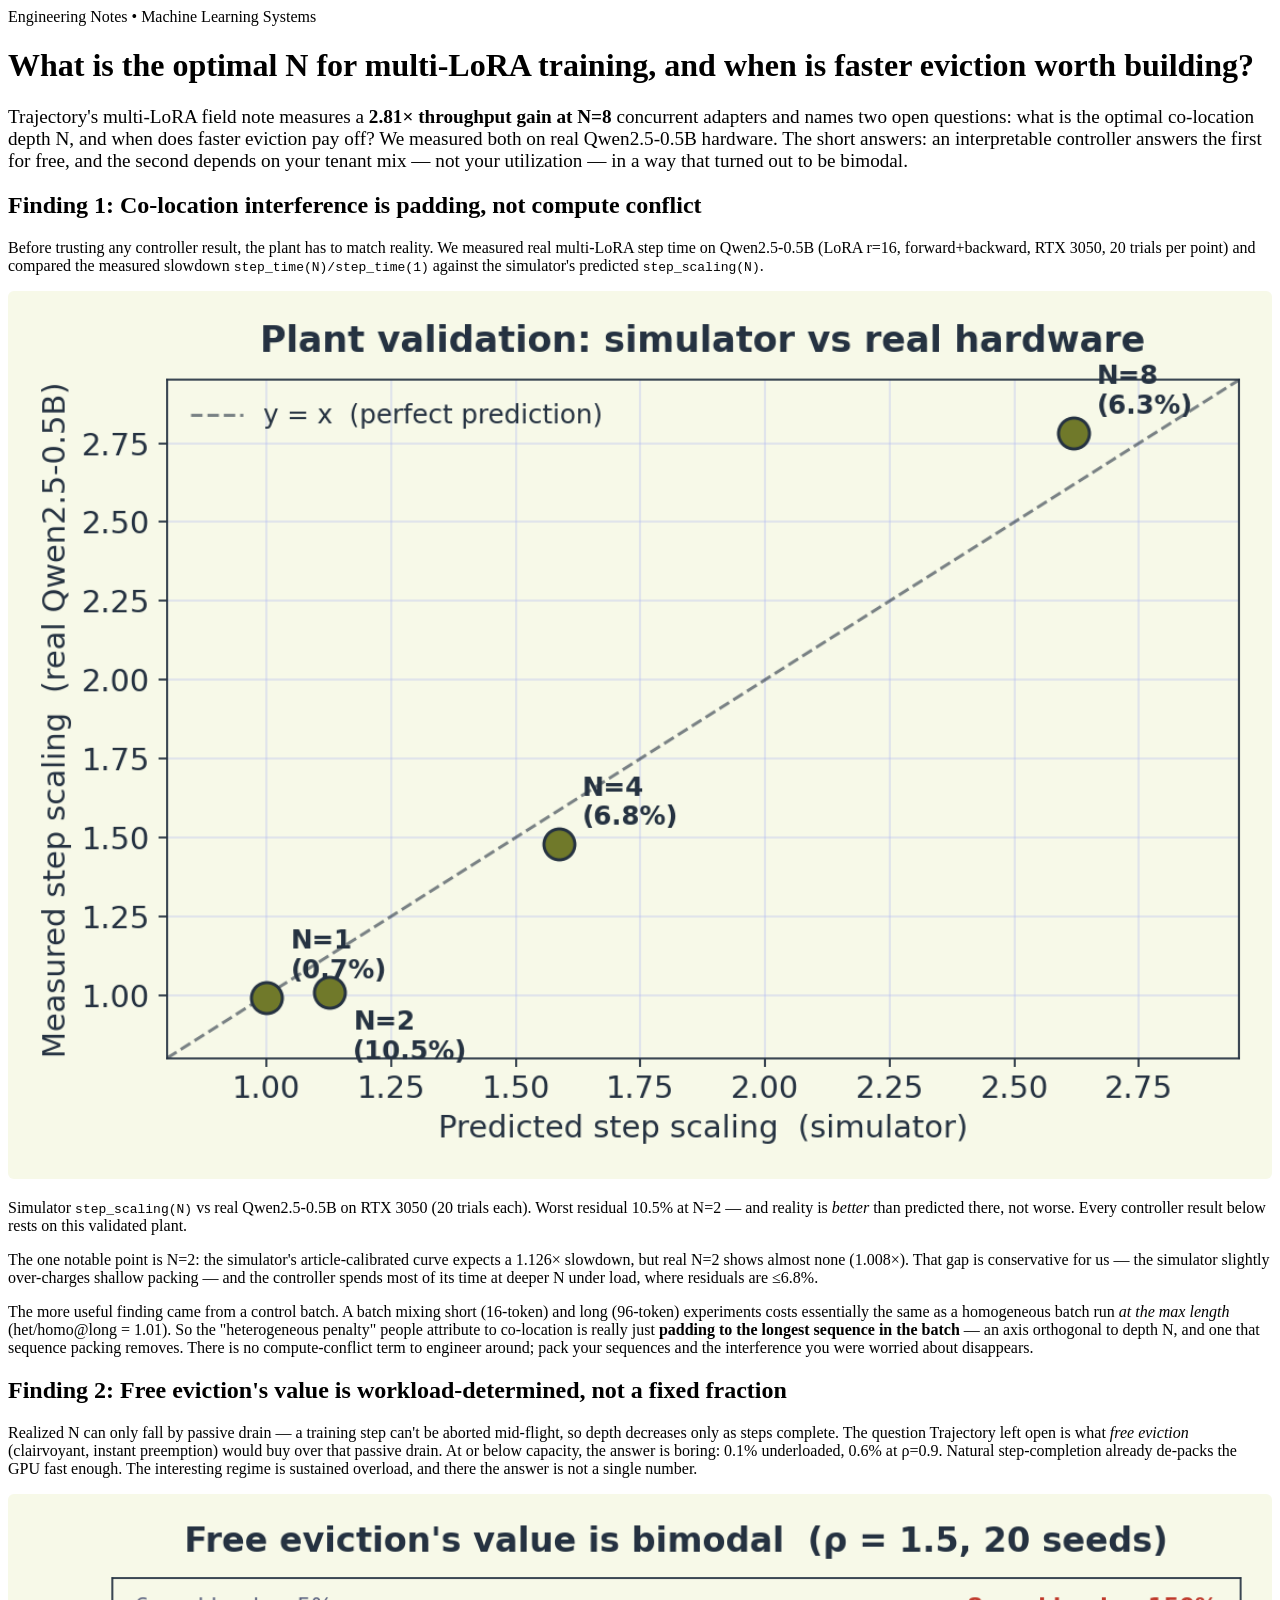
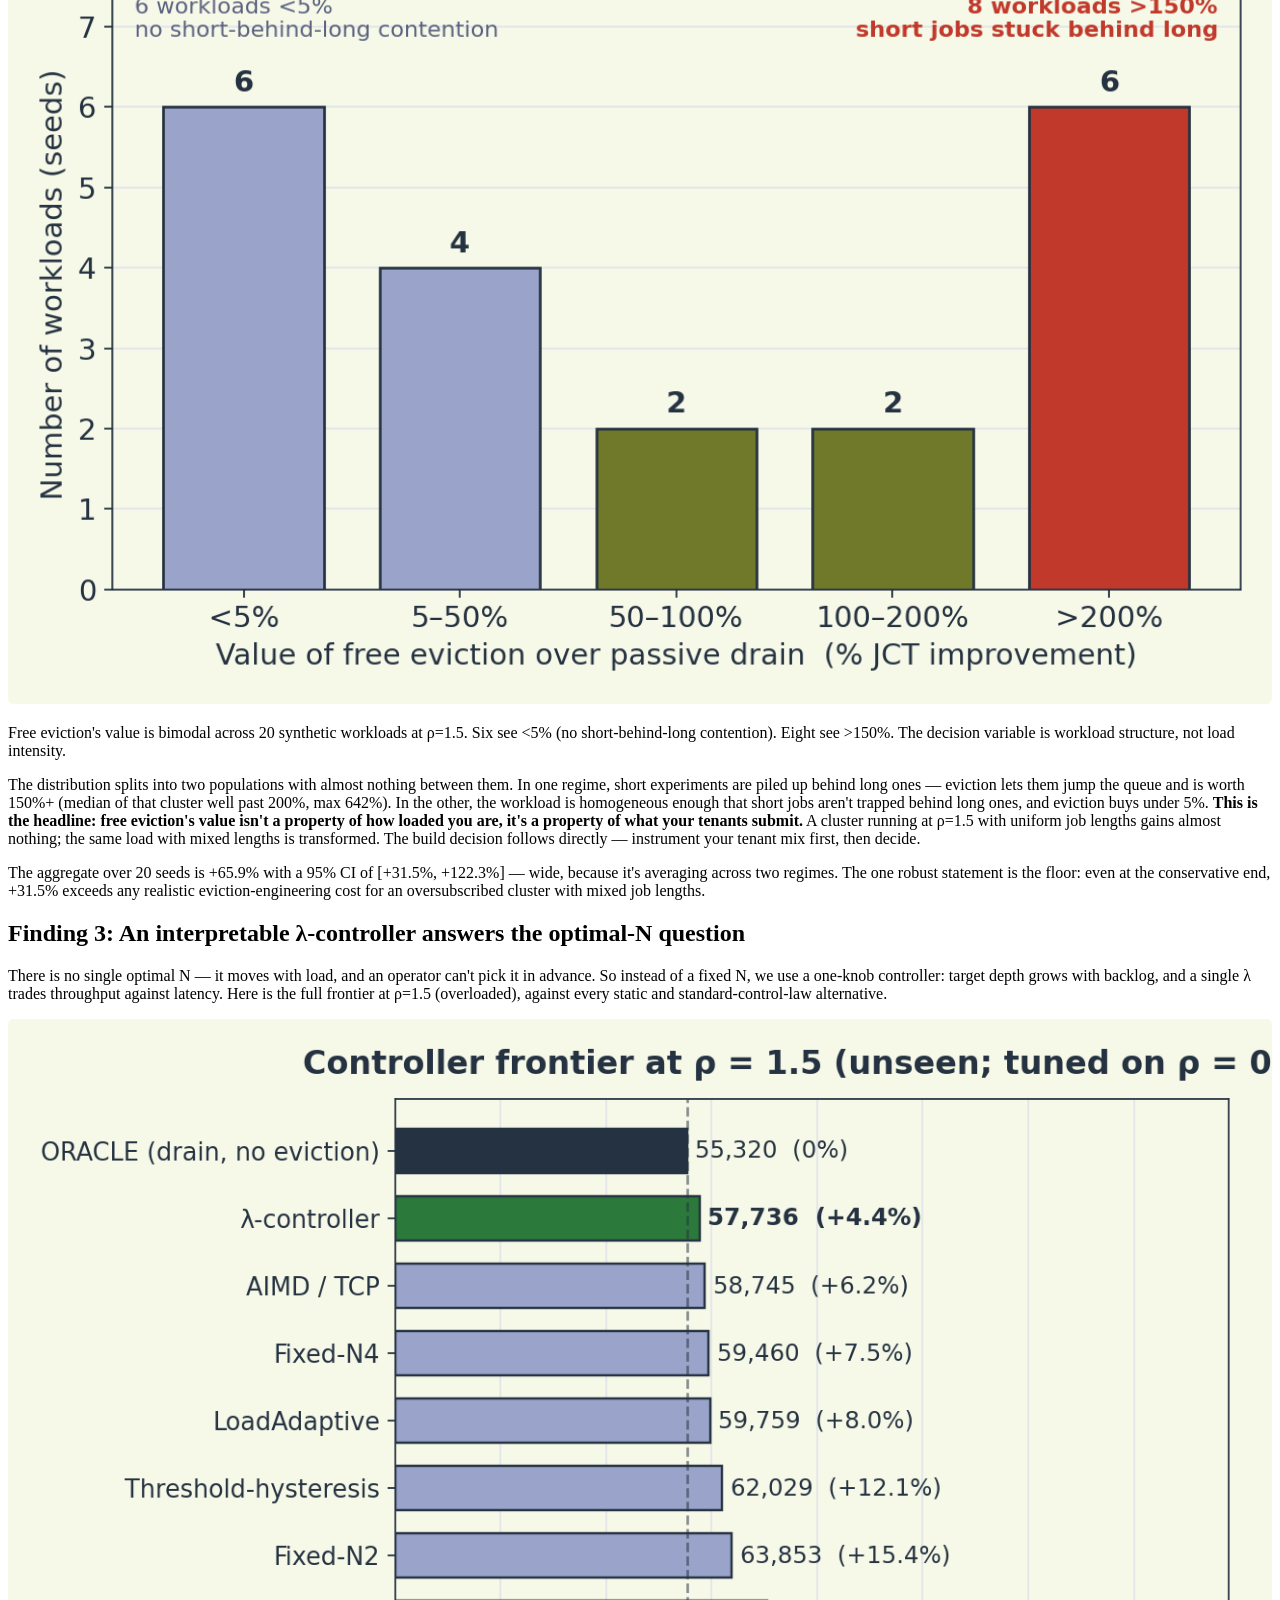
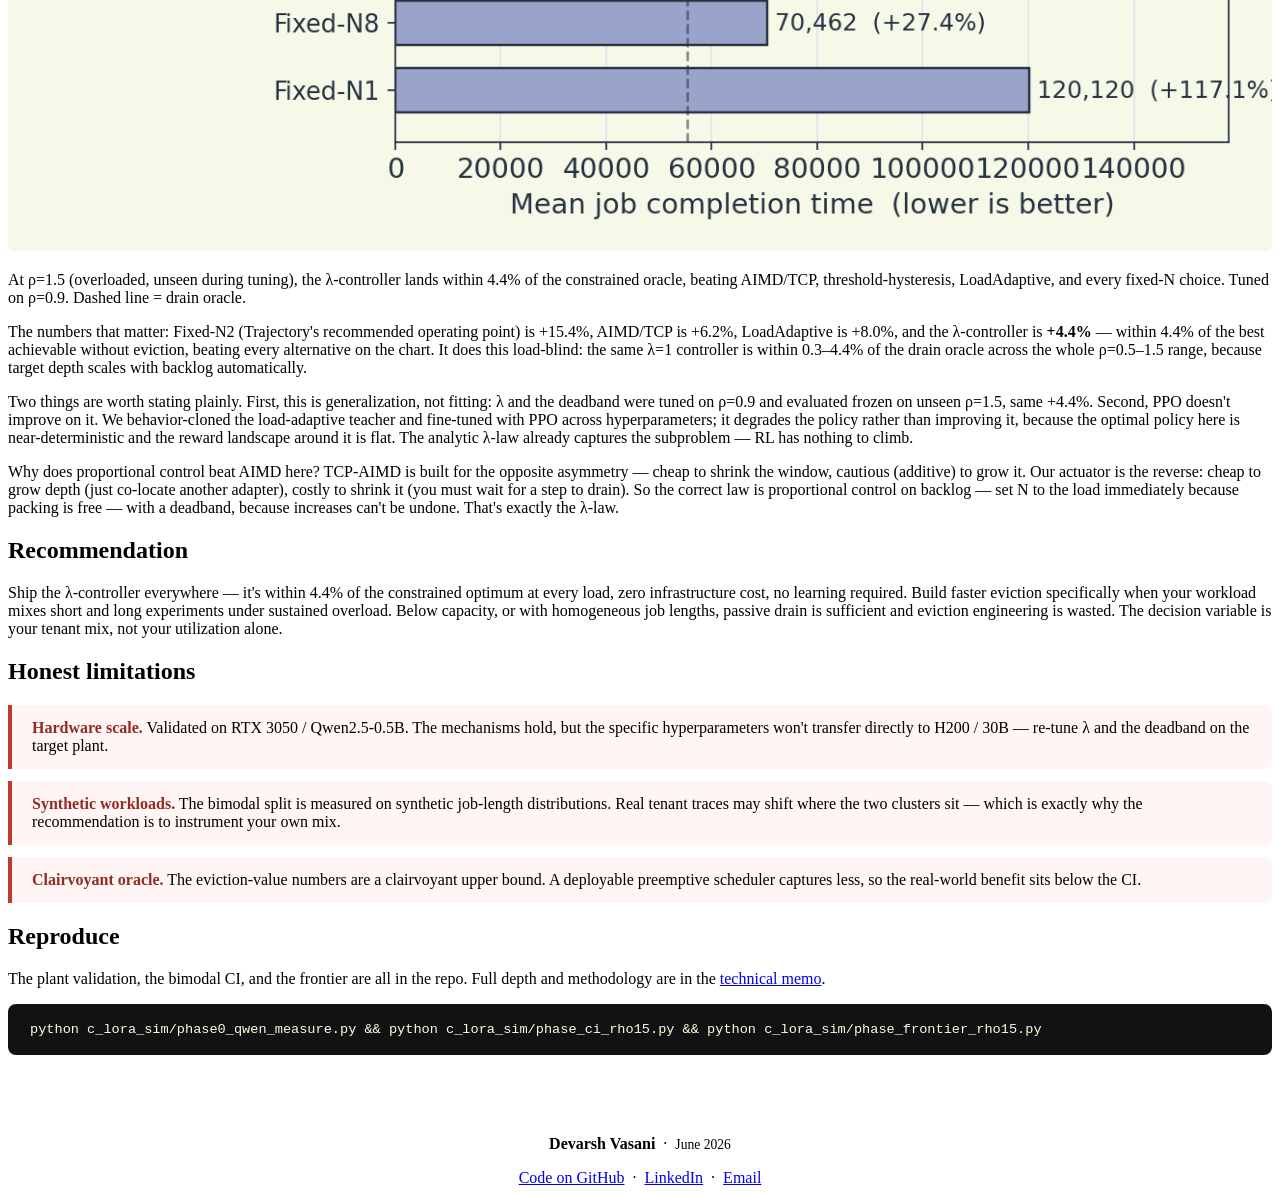
==== index.html @ 030f2006 "change the file structure" ====
<!DOCTYPE html>
<html lang="en">
<head>
    <meta charset="UTF-8">
    <meta name="viewport" content="width=device-width, initial-scale=1.0">
    <title>What is the optimal N for multi-LoRA training, and when is faster eviction worth building?</title>
    <meta name="description" content="Trajectory's multi-LoRA field note measures 2.81× throughput at N=8 and leaves two questions open: what is the optimal N, and when does faster eviction pay off? We measured both on real Qwen2.5-0.5B. An interpretable λ-controller lands within 4.4% of the constrained optimum at every load with zero infrastructure; free eviction's value is bimodal and workload-determined, not a fixed fraction.">
    <meta property="og:type" content="article">
    <meta property="og:title" content="What is the optimal N for multi-LoRA training, and when is faster eviction worth building?">
    <meta property="og:description" content="Measured on real Qwen2.5-0.5B: a zero-cost λ-controller is within 4.4% of the constrained optimum at every load, and free eviction's value is bimodal — worth 150%+ for mixed-length workloads under overload, <5% otherwise. The decision variable is your tenant mix.">
    <meta name="twitter:card" content="summary_large_image">
    <meta name="twitter:title" content="What is the optimal N for multi-LoRA training, and when is faster eviction worth building?">
    <meta name="twitter:description" content="A zero-cost λ-controller answers the optimal-N question (within 4.4% of the constrained optimum). Free eviction's value is bimodal — instrument your tenant mix before building it.">
    <!-- TODO before publishing: set og:url and twitter:image to your hosted URLs once this is live -->
    <link rel="preconnect" href="https://fonts.googleapis.com">
    <link rel="preconnect" href="https://fonts.gstatic.com" crossorigin>
    <link href="https://fonts.googleapis.com/css2?family=Inter:wght@400;500;600;700&family=Merriweather:ital,wght@0,300;0,700;1,300&display=swap" rel="stylesheet">
    <link rel="stylesheet" href="styles.css">
    <style>
        .limitation-box {
            border-left: 4px solid #c0392b;
            background: #fff5f5;
            padding: 14px 20px;
            margin: 12px 0;
            border-radius: 0 6px 6px 0;
        }
        .limitation-box strong { color: #922b21; }
    </style>
</head>
<body>
    <div class="container">
        <header>
            <div class="metadata">Engineering Notes • Machine Learning Systems</div>
            <h1>What is the optimal N for multi-LoRA training, and when is faster eviction worth building?</h1>
        </header>

        <article>
            <p style="font-size: 1.2rem; color: var(--text-secondary);">Trajectory's multi-LoRA field note measures a <strong>2.81× throughput gain at N=8</strong> concurrent adapters and names two open questions: what is the optimal co-location depth N, and when does faster eviction pay off? We measured both on real Qwen2.5-0.5B hardware. The short answers: an interpretable controller answers the first for free, and the second depends on your tenant mix — not your utilization — in a way that turned out to be bimodal.</p>

            <h2>Finding 1: Co-location interference is padding, not compute conflict</h2>
            <p>Before trusting any controller result, the plant has to match reality. We measured real multi-LoRA step time on Qwen2.5-0.5B (LoRA r=16, forward+backward, RTX 3050, 20 trials per point) and compared the measured slowdown <code>step_time(N)/step_time(1)</code> against the simulator's predicted <code>step_scaling(N)</code>.</p>

            <div class="graph-container">
                <img src="fig_validation.png" alt="Scatter of predicted vs measured step scaling for N=1,2,4,8 on real Qwen2.5-0.5B; all points near the y=x line, worst residual 10.5% at N=2" style="width:100%;border-radius:6px;">
            </div>
            <p class="caption">Simulator <code>step_scaling(N)</code> vs real Qwen2.5-0.5B on RTX 3050 (20 trials each). Worst residual 10.5% at N=2 — and reality is <em>better</em> than predicted there, not worse. Every controller result below rests on this validated plant.</p>

            <p>The one notable point is N=2: the simulator's article-calibrated curve expects a 1.126× slowdown, but real N=2 shows almost none (1.008×). That gap is conservative for us — the simulator slightly over-charges shallow packing — and the controller spends most of its time at deeper N under load, where residuals are ≤6.8%.</p>
            <p>The more useful finding came from a control batch. A batch mixing short (16-token) and long (96-token) experiments costs essentially the same as a homogeneous batch run <em>at the max length</em> (het/homo@long = 1.01). So the "heterogeneous penalty" people attribute to co-location is really just <strong>padding to the longest sequence in the batch</strong> — an axis orthogonal to depth N, and one that sequence packing removes. There is no compute-conflict term to engineer around; pack your sequences and the interference you were worried about disappears.</p>

            <h2>Finding 2: Free eviction's value is workload-determined, not a fixed fraction</h2>
            <p>Realized N can only fall by passive drain — a training step can't be aborted mid-flight, so depth decreases only as steps complete. The question Trajectory left open is what <em>free eviction</em> (clairvoyant, instant preemption) would buy over that passive drain. At or below capacity, the answer is boring: 0.1% underloaded, 0.6% at ρ=0.9. Natural step-completion already de-packs the GPU fast enough. The interesting regime is sustained overload, and there the answer is not a single number.</p>

            <div class="graph-container">
                <img src="fig_bimodal.png" alt="Histogram of free-eviction value across 20 seeds at rho=1.5; bimodal — 6 workloads under 5%, 6 workloads above 200%, with a thin middle" style="width:100%;border-radius:6px;">
            </div>
            <p class="caption">Free eviction's value is bimodal across 20 synthetic workloads at ρ=1.5. Six see &lt;5% (no short-behind-long contention). Eight see &gt;150%. The decision variable is workload structure, not load intensity.</p>

            <p>The distribution splits into two populations with almost nothing between them. In one regime, short experiments are piled up behind long ones — eviction lets them jump the queue and is worth 150%+ (median of that cluster well past 200%, max 642%). In the other, the workload is homogeneous enough that short jobs aren't trapped behind long ones, and eviction buys under 5%. <strong>This is the headline: free eviction's value isn't a property of how loaded you are, it's a property of what your tenants submit.</strong> A cluster running at ρ=1.5 with uniform job lengths gains almost nothing; the same load with mixed lengths is transformed. The build decision follows directly — instrument your tenant mix first, then decide.</p>
            <p>The aggregate over 20 seeds is +65.9% with a 95% CI of [+31.5%, +122.3%] — wide, because it's averaging across two regimes. The one robust statement is the floor: even at the conservative end, +31.5% exceeds any realistic eviction-engineering cost for an oversubscribed cluster with mixed job lengths.</p>

            <h2>Finding 3: An interpretable λ-controller answers the optimal-N question</h2>
            <p>There is no single optimal N — it moves with load, and an operator can't pick it in advance. So instead of a fixed N, we use a one-knob controller: target depth grows with backlog, and a single λ trades throughput against latency. Here is the full frontier at ρ=1.5 (overloaded), against every static and standard-control-law alternative.</p>

            <div class="graph-container">
                <img src="fig_frontier.png" alt="Horizontal bar chart of mean JCT at rho=1.5: oracle 55320, lambda-controller 57736 (+4.4%), AIMD +6.2%, Fixed-N4 +7.5%, LoadAdaptive +8.0%, threshold-hysteresis +12.1%, Fixed-N2 +15.4%, Fixed-N8 +27.4%, Fixed-N1 +117%" style="width:100%;border-radius:6px;">
            </div>
            <p class="caption">At ρ=1.5 (overloaded, unseen during tuning), the λ-controller lands within 4.4% of the constrained oracle, beating AIMD/TCP, threshold-hysteresis, LoadAdaptive, and every fixed-N choice. Tuned on ρ=0.9. Dashed line = drain oracle.</p>

            <p>The numbers that matter: Fixed-N2 (Trajectory's recommended operating point) is +15.4%, AIMD/TCP is +6.2%, LoadAdaptive is +8.0%, and the λ-controller is <strong>+4.4%</strong> — within 4.4% of the best achievable without eviction, beating every alternative on the chart. It does this load-blind: the same λ=1 controller is within 0.3–4.4% of the drain oracle across the whole ρ=0.5–1.5 range, because target depth scales with backlog automatically.</p>
            <p>Two things are worth stating plainly. First, this is generalization, not fitting: λ and the deadband were tuned on ρ=0.9 and evaluated frozen on unseen ρ=1.5, same +4.4%. Second, PPO doesn't improve on it. We behavior-cloned the load-adaptive teacher and fine-tuned with PPO across hyperparameters; it degrades the policy rather than improving it, because the optimal policy here is near-deterministic and the reward landscape around it is flat. The analytic λ-law already captures the subproblem — RL has nothing to climb.</p>
            <p>Why does proportional control beat AIMD here? TCP-AIMD is built for the opposite asymmetry — cheap to shrink the window, cautious (additive) to grow it. Our actuator is the reverse: cheap to grow depth (just co-locate another adapter), costly to shrink it (you must wait for a step to drain). So the correct law is proportional control on backlog — set N to the load immediately because packing is free — with a deadband, because increases can't be undone. That's exactly the λ-law.</p>

            <h2>Recommendation</h2>
            <p>Ship the λ-controller everywhere — it's within 4.4% of the constrained optimum at every load, zero infrastructure cost, no learning required. Build faster eviction specifically when your workload mixes short and long experiments under sustained overload. Below capacity, or with homogeneous job lengths, passive drain is sufficient and eviction engineering is wasted. The decision variable is your tenant mix, not your utilization alone.</p>

            <h2>Honest limitations</h2>
            <div class="limitation-box"><strong>Hardware scale.</strong> Validated on RTX 3050 / Qwen2.5-0.5B. The mechanisms hold, but the specific hyperparameters won't transfer directly to H200 / 30B — re-tune λ and the deadband on the target plant.</div>
            <div class="limitation-box"><strong>Synthetic workloads.</strong> The bimodal split is measured on synthetic job-length distributions. Real tenant traces may shift where the two clusters sit — which is exactly why the recommendation is to instrument your own mix.</div>
            <div class="limitation-box"><strong>Clairvoyant oracle.</strong> The eviction-value numbers are a clairvoyant upper bound. A deployable preemptive scheduler captures less, so the real-world benefit sits below the CI.</div>

            <h2>Reproduce</h2>
            <p>The plant validation, the bimodal CI, and the frontier are all in the repo. Full depth and methodology are in the <a href="#">technical memo</a>.</p>
            <div class="arch-box" style="background:#101214;color:#fbffdc;border-radius:8px;padding:18px 22px;font-family:'Courier New',monospace;font-size:0.85rem;white-space:pre;overflow-x:auto;">python c_lora_sim/phase0_qwen_measure.py && python c_lora_sim/phase_ci_rho15.py && python c_lora_sim/phase_frontier_rho15.py</div>

            <div style="text-align: center; margin-top: 40px; padding-top: 24px; border-top: 1px solid var(--border-color);">
                <p style="margin-bottom: 8px;"><strong>Devarsh Vasani</strong> &nbsp;·&nbsp; <span class="metadata" style="font-size: 0.85rem;">June 2026</span></p>
                <p style="margin-bottom: 0;">
                    <a href="[your-github-repo-url]">Code on GitHub</a> &nbsp;·&nbsp;
                    <a href="https://www.linkedin.com/in/devarshvasani">LinkedIn</a> &nbsp;·&nbsp;
                    <a href="mailto:vasanidevarsh@gmail.com">Email</a>
                </p>
            </div>
            <!-- TODO before publishing: replace bracketed placeholders (repo URL, memo link) with real links -->

        </article>
    </div>
</body>
</html>
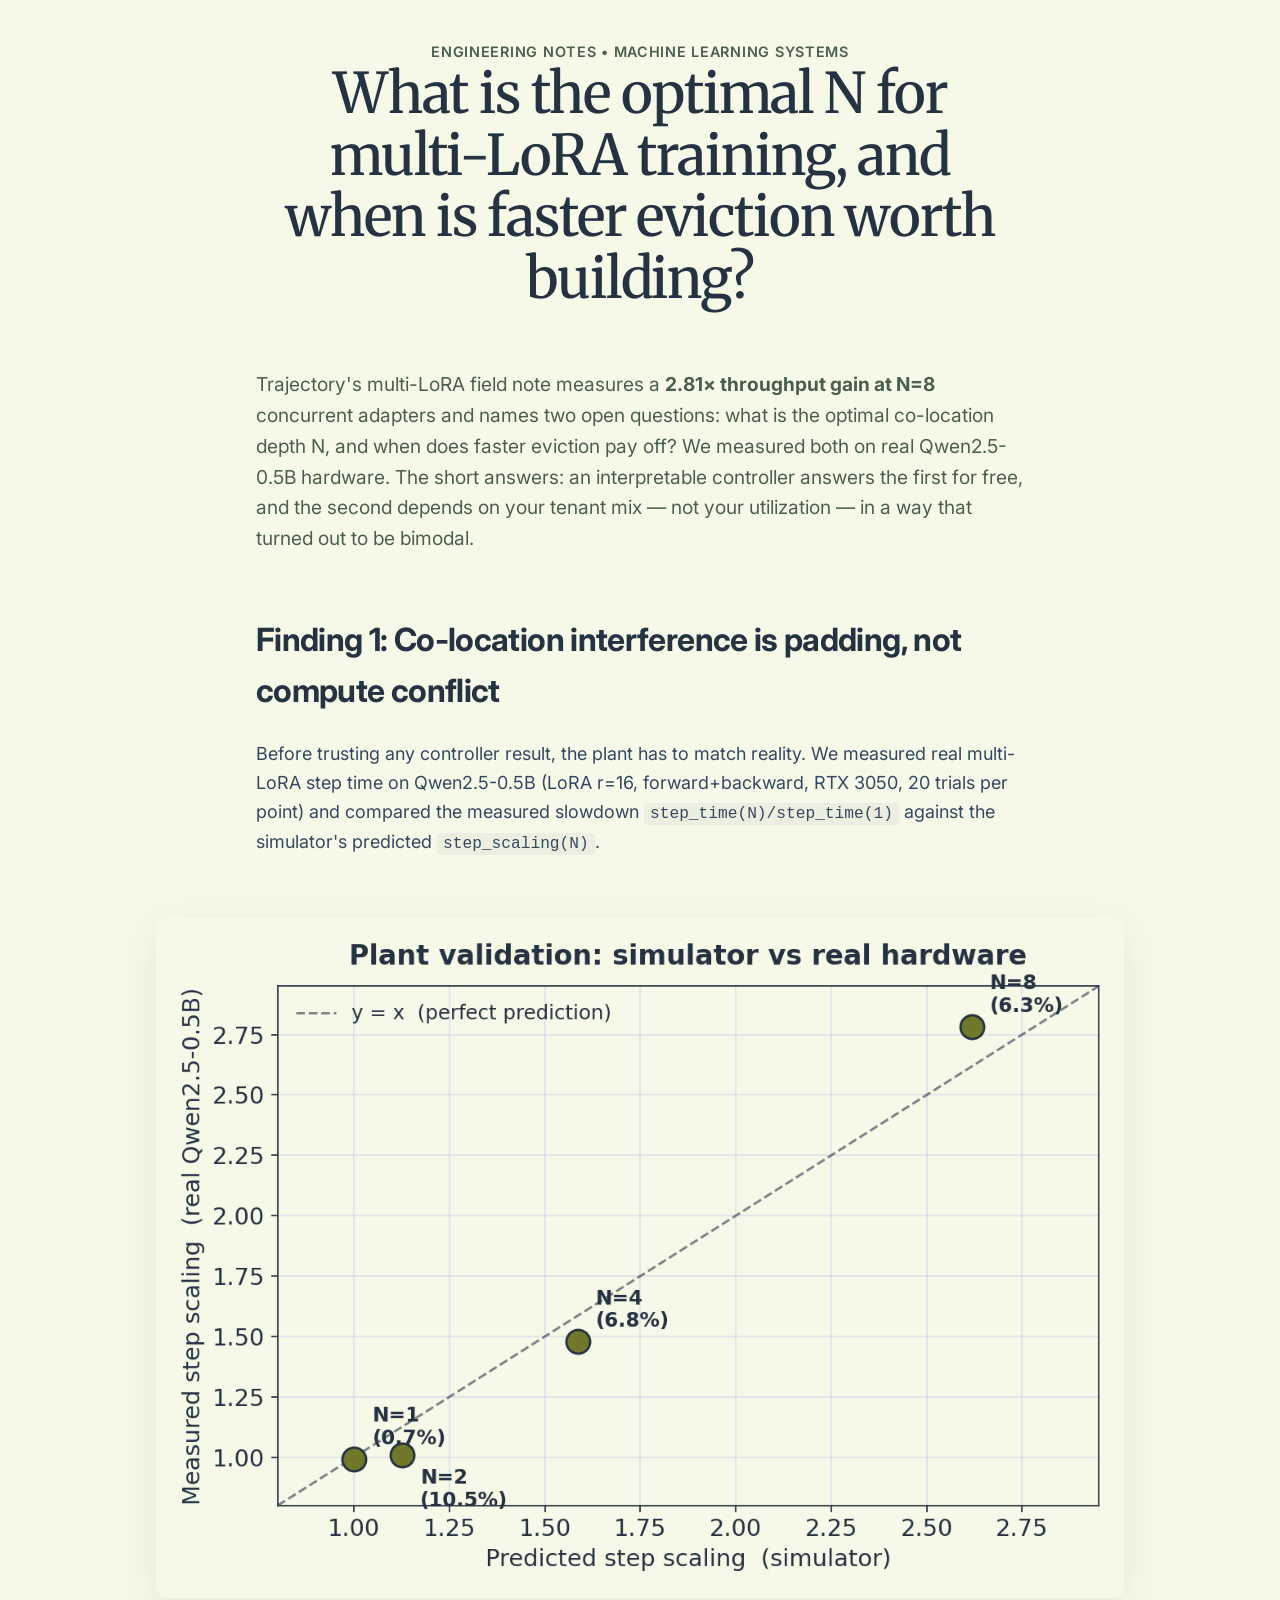
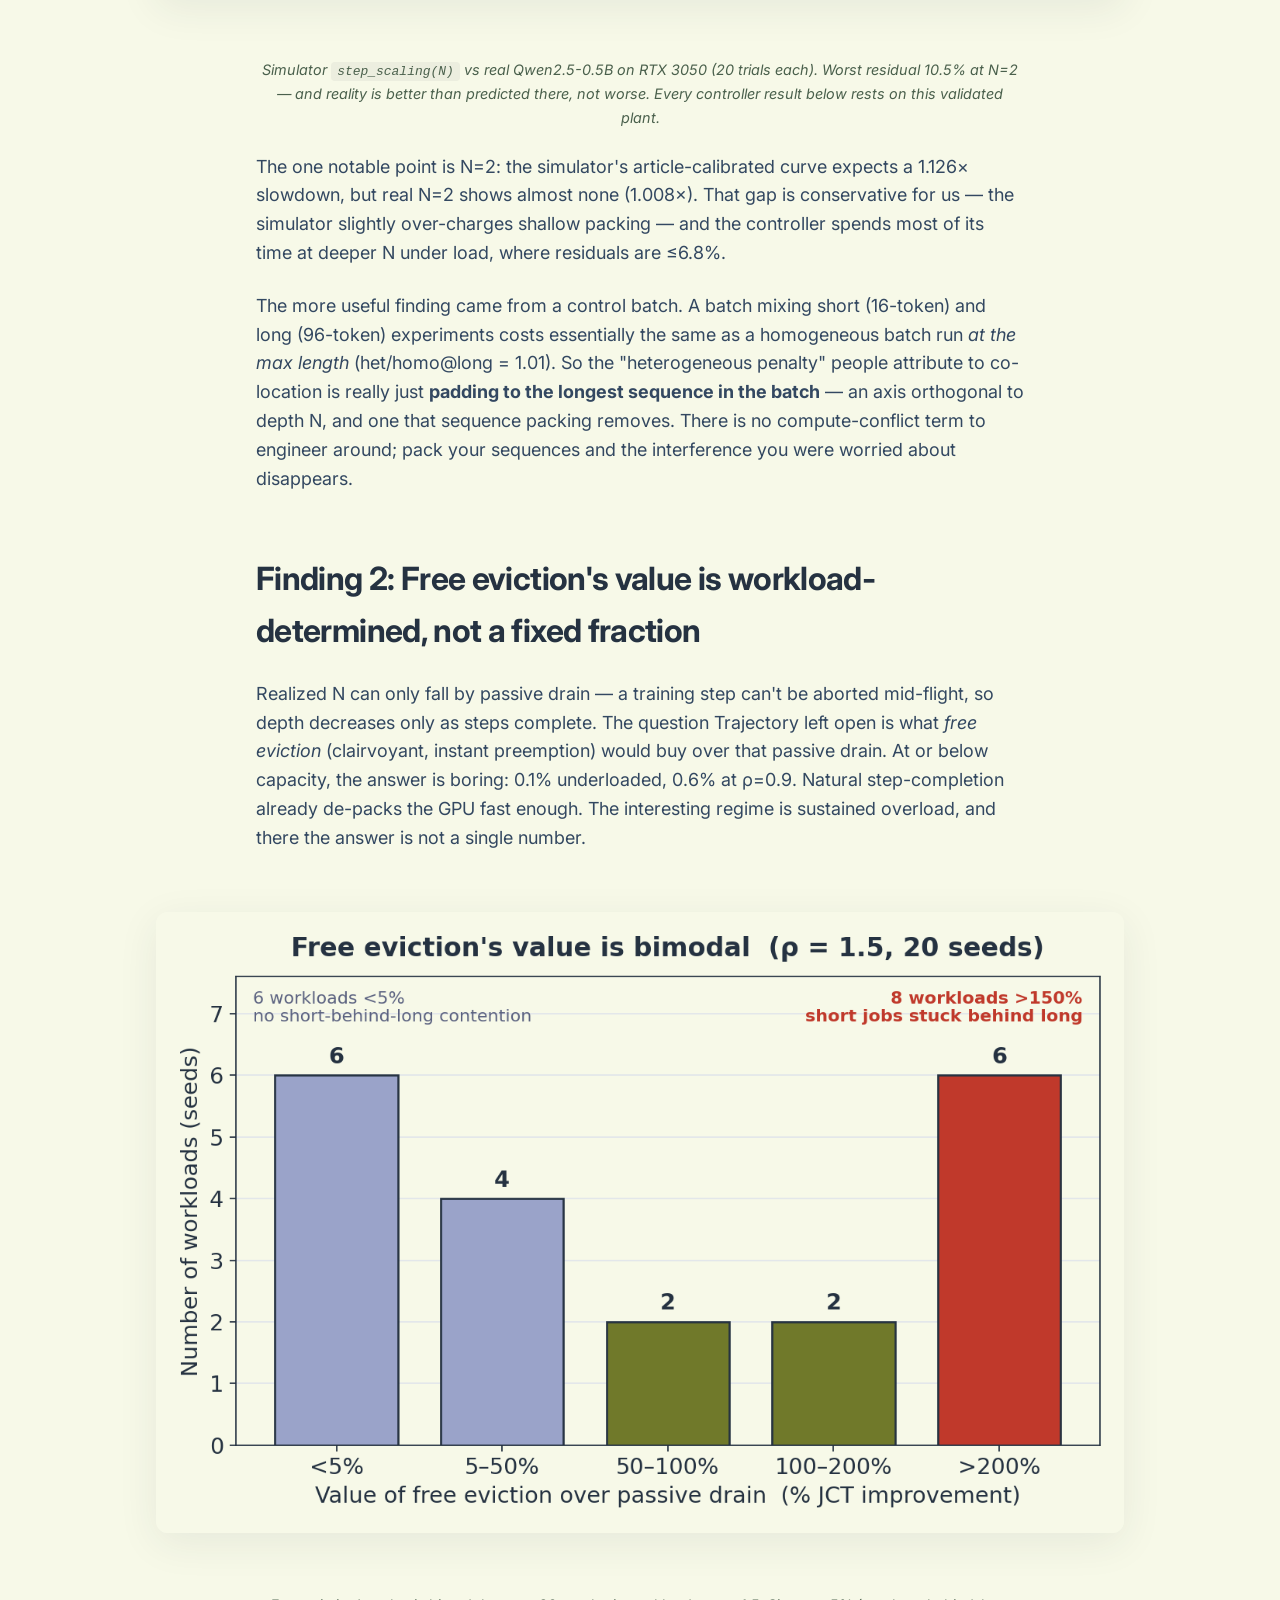
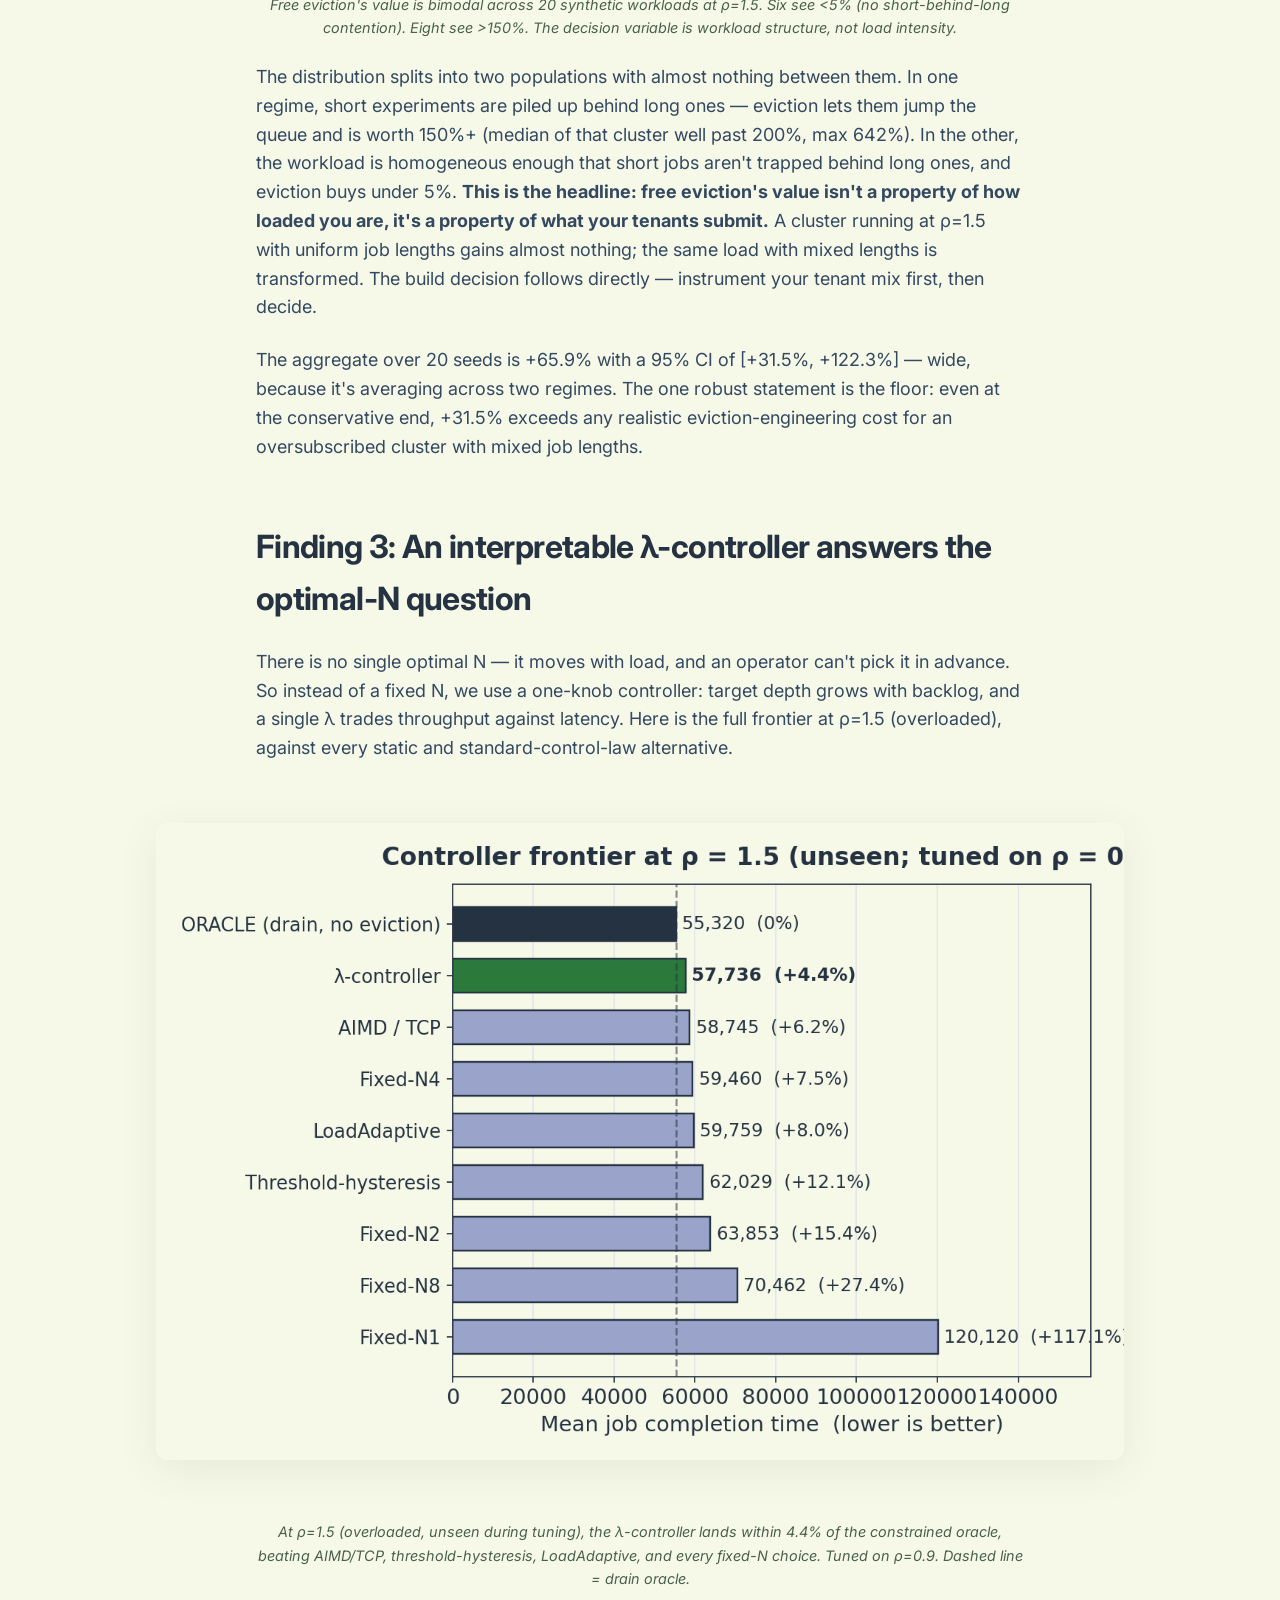
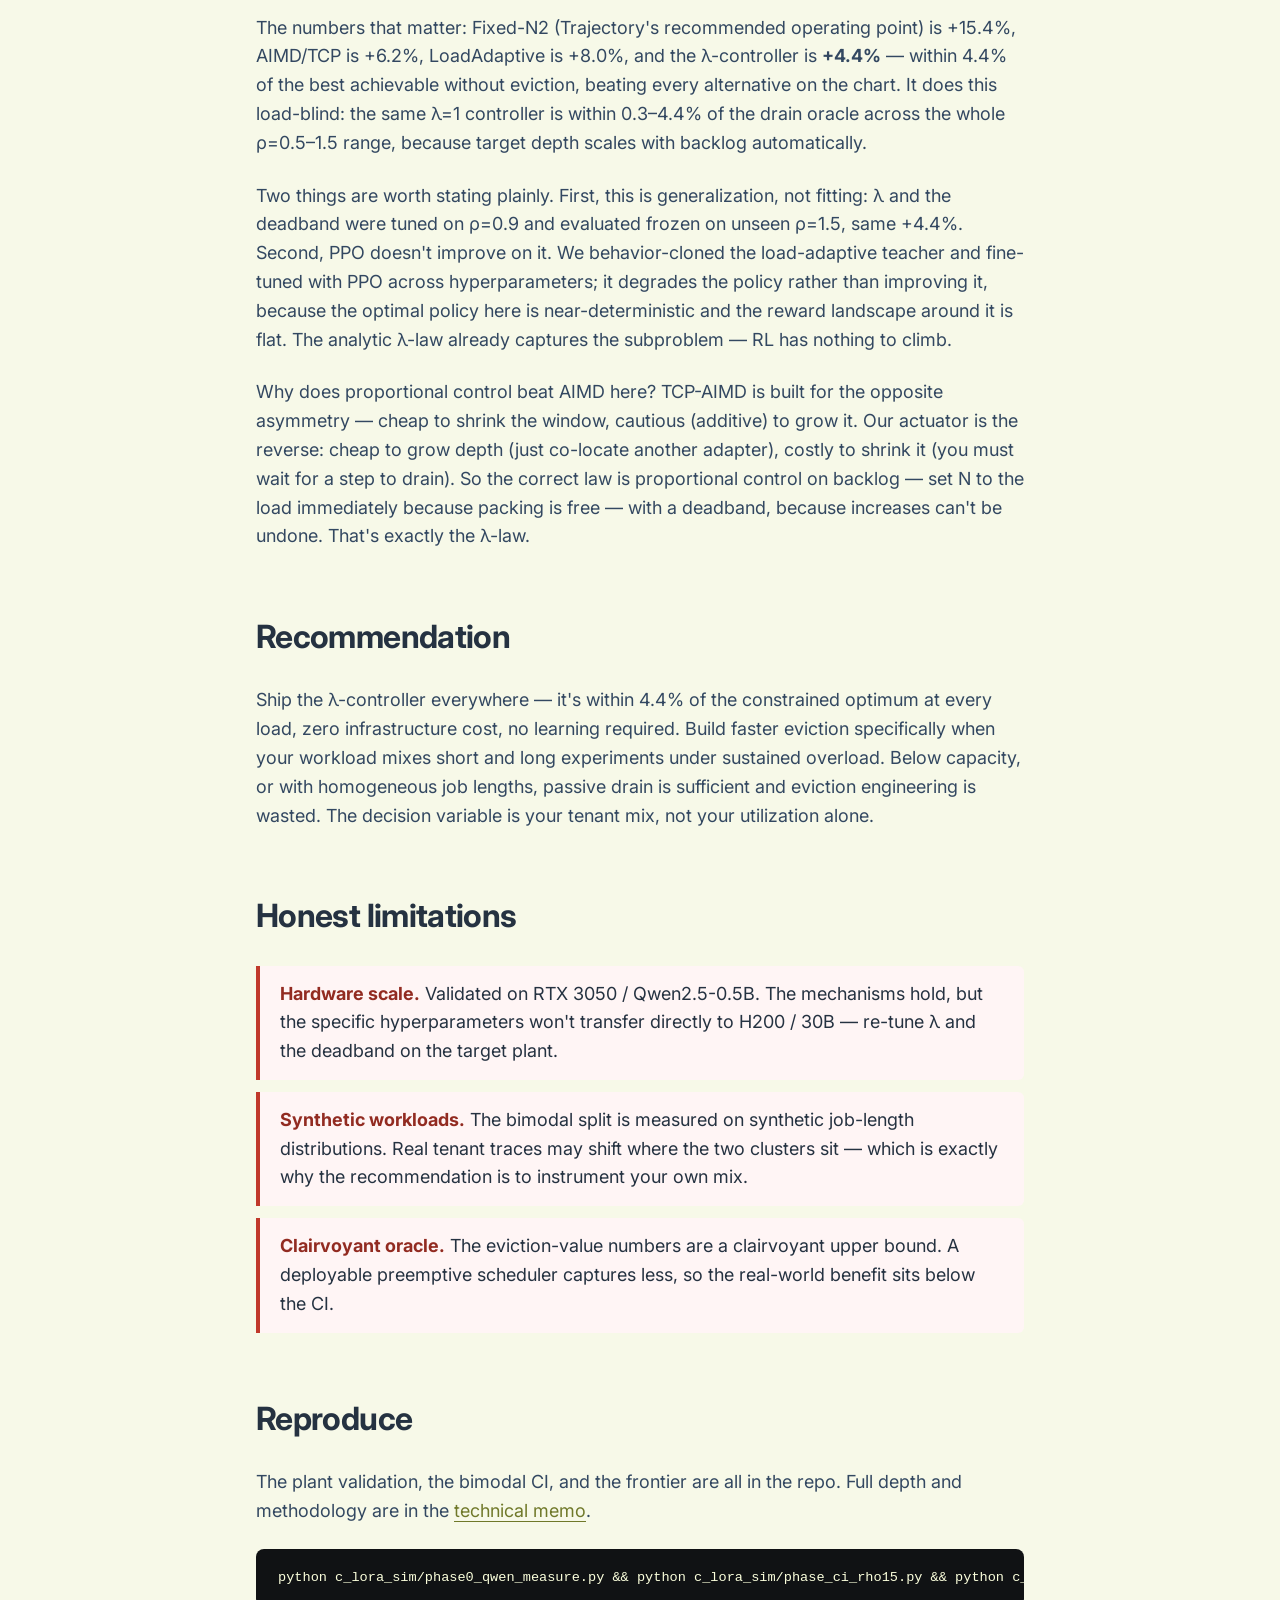
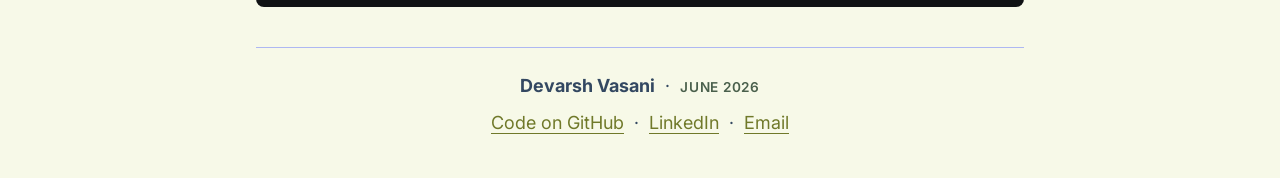
==== commit 8206d42a: "added css file" ====
--- a/index.html
+++ b/index.html
@@ -1,4 +1,4 @@
-<!DOCTYPE html>
+<DOCTYPE html>
 <html lang="en">
 <head>
     <meta charset="UTF-8">
--- a/styles.css
+++ b/styles.css
@@ -0,0 +1,237 @@
+:root {
+  --bg-color: #f7f9e8;
+  --text-color: #253241;
+  --text-secondary: #4a604c;
+  --accent-color: #70792a;
+  --border-color: #aeb8f2;
+  --code-bg: #101214;
+  --code-text: #fbffdc;
+  
+  --font-body: 'Inter', system-ui, -apple-system, sans-serif;
+  --font-heading: 'Georgia', 'Merriweather', serif;
+  --font-mono: 'Fragment Mono', 'Courier New', monospace;
+}
+
+* {
+  box-sizing: border-box;
+  margin: 0;
+  padding: 0;
+}
+
+body {
+  background-color: var(--bg-color);
+  color: var(--text-color);
+  font-family: var(--font-body);
+  line-height: 1.6;
+  font-size: 18px;
+  -webkit-font-smoothing: antialiased;
+  padding: 40px 20px;
+}
+
+.container {
+  max-width: 768px;
+  margin: 0 auto;
+}
+
+header {
+  margin-bottom: 60px;
+  text-align: center;
+}
+
+h1 {
+  font-family: var(--font-heading);
+  font-size: 3.5rem;
+  line-height: 1.1;
+  font-weight: 500;
+  margin-bottom: 24px;
+  letter-spacing: -0.02em;
+}
+
+.metadata {
+  color: var(--text-secondary);
+  font-size: 0.9rem;
+  text-transform: uppercase;
+  letter-spacing: 0.05em;
+  font-weight: 600;
+}
+
+h2 {
+  font-family: var(--font-body);
+  font-size: 2rem;
+  font-weight: 700;
+  letter-spacing: -0.02em;
+  margin-top: 60px;
+  margin-bottom: 24px;
+}
+
+h3 {
+  font-family: var(--font-body);
+  font-size: 1.5rem;
+  font-weight: 600;
+  margin-top: 40px;
+  margin-bottom: 16px;
+}
+
+p {
+  margin-bottom: 24px;
+  color: #334861;
+}
+
+a {
+  color: var(--accent-color);
+  text-decoration: underline;
+  text-decoration-thickness: 1px;
+  text-underline-offset: 4px;
+  transition: all 0.2s ease;
+}
+
+a:hover {
+  background-color: var(--accent-color);
+  color: var(--bg-color);
+}
+
+.graph-container {
+  margin: 60px -100px;
+  border-radius: 12px;
+  overflow: hidden;
+  box-shadow: 0 10px 40px rgba(37, 50, 65, 0.08);
+  transition: transform 0.3s ease;
+}
+
+.graph-container:hover {
+  transform: translateY(-5px);
+}
+
+.graph-container img {
+  width: 100%;
+  height: auto;
+  display: block;
+  background: white;
+}
+
+.caption {
+  font-size: 0.9rem;
+  color: var(--text-secondary);
+  text-align: center;
+  margin-top: 12px;
+  font-style: italic;
+}
+
+.callout {
+  background-color: rgba(112, 121, 42, 0.1);
+  border-left: 4px solid var(--accent-color);
+  padding: 24px;
+  margin: 40px 0;
+  border-radius: 0 8px 8px 0;
+}
+
+.callout p:last-child {
+  margin-bottom: 0;
+}
+
+ul, ol {
+  margin-bottom: 24px;
+  padding-left: 24px;
+  color: #334861;
+}
+
+li {
+  margin-bottom: 8px;
+}
+
+code {
+  font-family: var(--font-mono);
+  background-color: rgba(37, 50, 65, 0.05);
+  padding: 2px 6px;
+  border-radius: 4px;
+  font-size: 0.9em;
+}
+
+pre {
+  background-color: var(--code-bg);
+  color: var(--code-text);
+  padding: 24px;
+  border-radius: 8px;
+  overflow-x: auto;
+  margin: 32px 0;
+  box-shadow: inset 0 0 0 1px rgba(255,255,255,0.1);
+}
+
+pre code {
+  background-color: transparent;
+  padding: 0;
+  color: inherit;
+  font-size: 0.85rem;
+}
+
+/* Responsive adjustments */
+@media (max-width: 1024px) {
+  .graph-container {
+    margin: 40px 0;
+  }
+}
+
+@media (max-width: 768px) {
+  h1 {
+    font-size: 2.5rem;
+  }
+
+  h2 {
+    font-size: 1.75rem;
+  }
+}
+
+/* On narrow screens, let wide data tables scroll horizontally
+   instead of clipping or squashing the columns. */
+@media (max-width: 820px) {
+  .metrics-table {
+    display: block;
+    overflow-x: auto;
+    white-space: nowrap;
+    -webkit-overflow-scrolling: touch;
+  }
+}
+
+/* Table Styles */
+.metrics-table {
+    width: 100%;
+    border-collapse: collapse;
+    margin: 36px 0;
+    background-color: transparent;
+    font-family: var(--font-body);
+}
+
+.metrics-table th, .metrics-table td {
+    padding: 10px 12px;
+    text-align: left;
+    border: 1px solid rgba(37, 50, 65, 0.12);
+    vertical-align: top;
+}
+
+.metrics-table th {
+    background-color: rgba(37, 50, 65, 0.04);
+    font-weight: 600;
+    color: var(--text-secondary);
+    font-size: 0.85rem;
+    font-family: var(--font-body);
+    line-height: 1.3;
+}
+
+.metrics-table td {
+    color: #334861;
+    font-size: 0.88rem;
+    line-height: 1.4;
+}
+
+.metrics-table tbody tr:hover td {
+    background-color: rgba(112, 121, 42, 0.04);
+}
+
+.metrics-table .highlight {
+    font-weight: bold;
+    color: #1a1a1a;
+}
+
+.metrics-table .rl-row td {
+    background-color: rgba(148, 199, 159, 0.2);
+}
